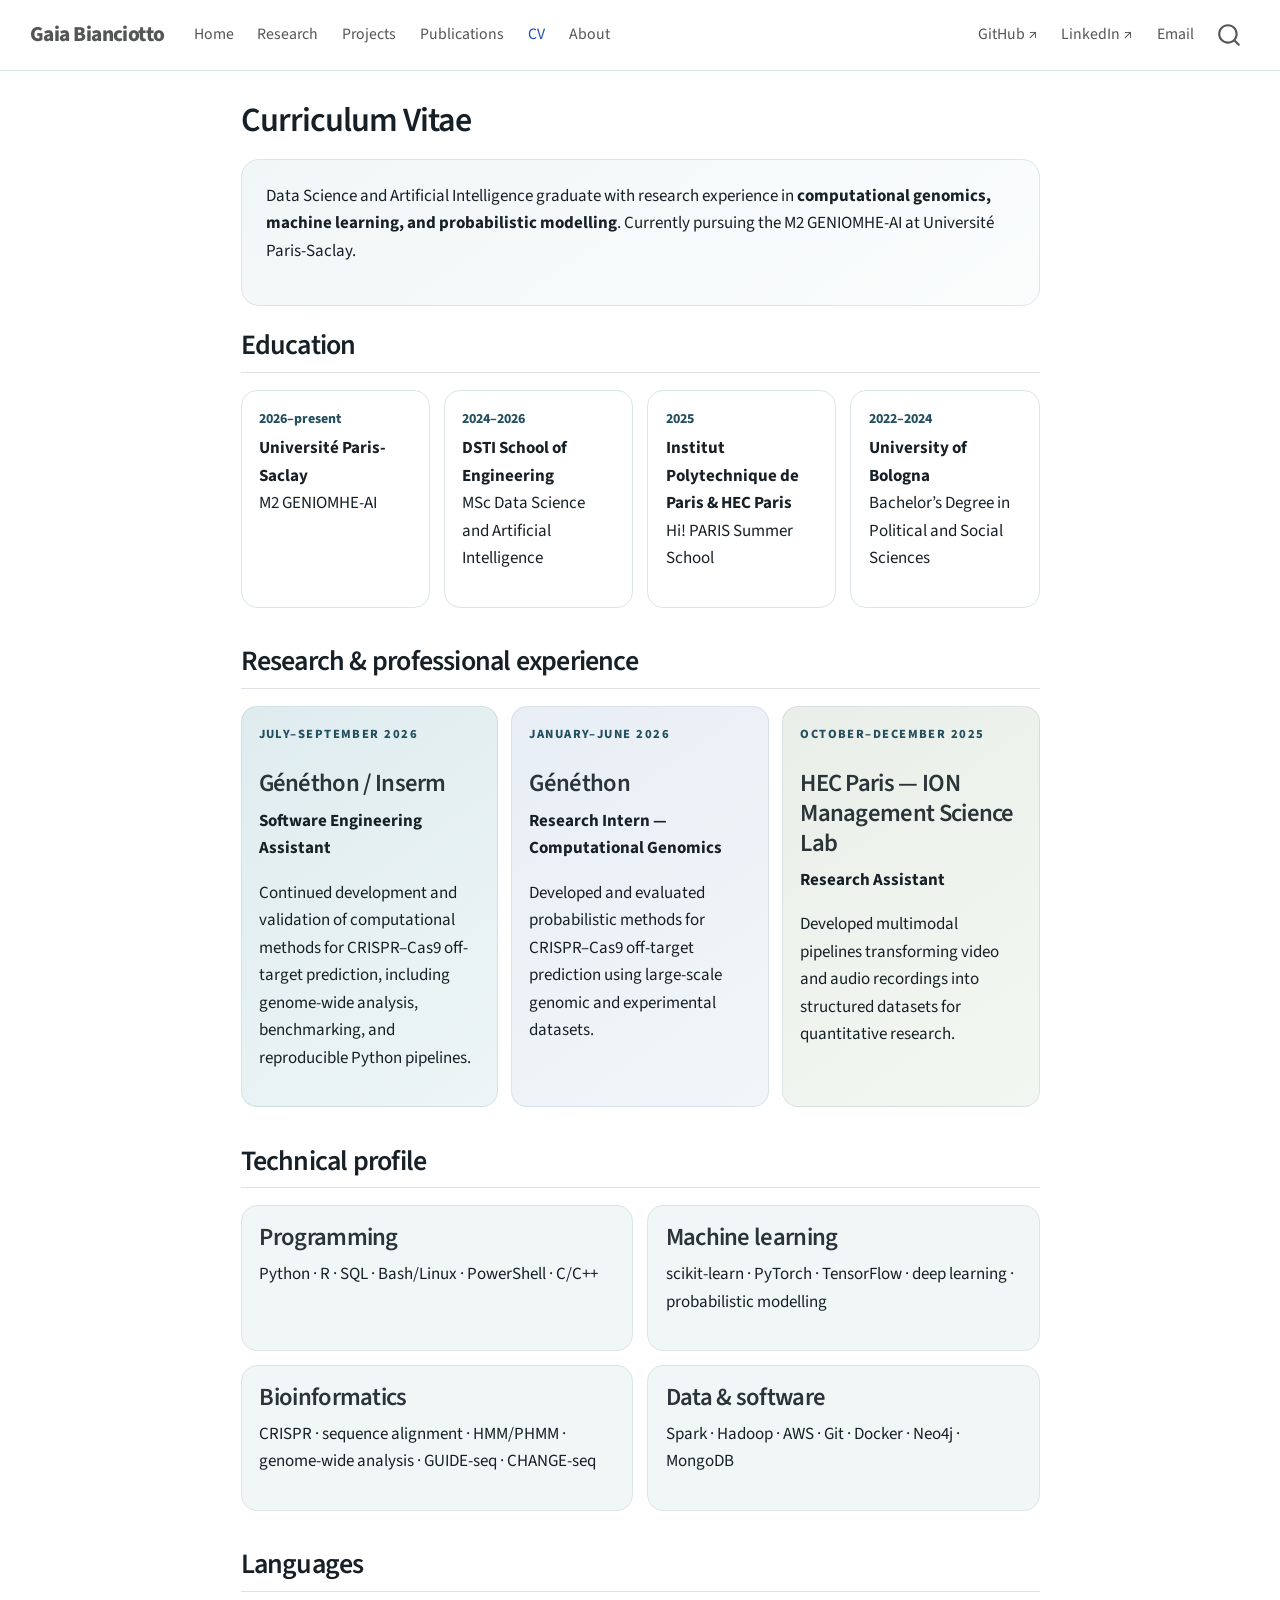
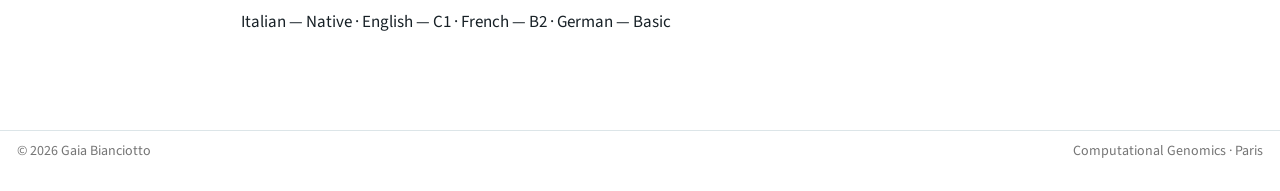
==== cv.html @ b9c6184c "Built site for gh-pages" ====
<!DOCTYPE html>
<html xmlns="http://www.w3.org/1999/xhtml" lang="en" xml:lang="en"><head>

<meta charset="utf-8">
<meta name="generator" content="quarto-1.10.18">

<meta name="viewport" content="width=device-width, initial-scale=1.0, user-scalable=yes">


<title>Curriculum Vitae – Gaia Bianciotto</title>
<style>
/* Default styles provided by pandoc.
** See https://pandoc.org/MANUAL.html#variables-for-html for config info.
*/
span.smallcaps{font-variant: small-caps;}
div.columns{display: flex; gap: 1.5em;}
div.column{flex: auto;}
@media screen {
div.columns{gap: min(4vw, 1.5em);}
div.column{overflow-x: auto;}
}
div.hanging-indent{margin-left: 1.5em; text-indent: -1.5em;}
ul.task-list{list-style: none;}
ul.task-list li input[type="checkbox"] {
  width: 0.8em;
  margin: 0 0.8em 0.2em -1em; /* quarto-specific, see https://github.com/quarto-dev/quarto-cli/issues/4556 */ 
  vertical-align: middle;
}
</style>


<script src="site_libs/quarto-nav/quarto-nav.js"></script>
<script src="site_libs/quarto-nav/headroom.min.js"></script>
<script src="site_libs/clipboard/clipboard.min.js"></script>
<script src="site_libs/quarto-search/autocomplete.umd.js"></script>
<script src="site_libs/quarto-search/fuse.min.js"></script>
<script src="site_libs/quarto-search/quarto-search.js"></script>
<meta name="quarto:offset" content="./">
<script src="site_libs/quarto-html/quarto.js" type="module"></script>
<script src="site_libs/quarto-html/tabsets/tabsets.js" type="module"></script>
<script src="site_libs/quarto-html/popper.min.js"></script>
<script src="site_libs/quarto-html/tippy.umd.min.js"></script>
<script src="site_libs/quarto-html/anchor.min.js"></script>
<link href="site_libs/quarto-html/tippy.css" rel="stylesheet">
<link href="site_libs/quarto-html/quarto-syntax-highlighting-64a204ab8560d761af7679ceaba22944.css" rel="stylesheet" id="quarto-text-highlighting-styles">
<script src="site_libs/bootstrap/bootstrap.min.js"></script>
<link href="site_libs/bootstrap/bootstrap-icons.css" rel="stylesheet">
<link href="site_libs/bootstrap/bootstrap-ea1971949f186b5d7ecce1fd3cf000e4.min.css" rel="stylesheet" append-hash="true" id="quarto-bootstrap" data-mode="light">
<script id="quarto-search-options" type="application/json">{
  "location": "navbar",
  "copy-button": false,
  "collapse-after": 3,
  "panel-placement": "end",
  "type": "overlay",
  "limit": 50,
  "keyboard-shortcut": [
    "f",
    "/",
    "s"
  ],
  "show-item-context": false,
  "language": {
    "search-no-results-text": "No results",
    "search-matching-documents-text": "matching documents",
    "search-copy-link-title": "Copy link to search",
    "search-hide-matches-text": "Hide additional matches",
    "search-more-match-text": "more match in this document",
    "search-more-matches-text": "more matches in this document",
    "search-clear-button-title": "Clear",
    "search-text-placeholder": "",
    "search-detached-cancel-button-title": "Cancel",
    "search-submit-button-title": "Submit",
    "search-label": "Search"
  }
}</script>
<style>html{ scroll-behavior: smooth; }</style>


<link rel="stylesheet" href="styles.css">
</head>

<body class="nav-fixed fullcontent quarto-light">

<div id="quarto-search-results"></div>
  <header id="quarto-header" class="headroom fixed-top">
    <nav class="navbar navbar-expand-lg " data-bs-theme="dark">
      <div class="navbar-container container-fluid">
      <div class="navbar-brand-container mx-auto">
    <a class="navbar-brand" href="./index.html">
    <span class="navbar-title">Gaia Bianciotto</span>
    </a>
  </div>
            <div id="quarto-search" class="" title="Search"></div>
          <button class="navbar-toggler" type="button" data-bs-toggle="collapse" data-bs-target="#navbarCollapse" aria-controls="navbarCollapse" role="menu" aria-expanded="false" aria-label="Toggle navigation" onclick="if (window.quartoToggleHeadroom) { window.quartoToggleHeadroom(); }">
  <span class="navbar-toggler-icon"></span>
</button>
          <div class="collapse navbar-collapse" id="navbarCollapse">
            <ul class="navbar-nav navbar-nav-scroll me-auto">
  <li class="nav-item">
    <a class="nav-link" href="./index.html"> 
<span class="menu-text">Home</span></a>
  </li>  
  <li class="nav-item">
    <a class="nav-link" href="./research.html"> 
<span class="menu-text">Research</span></a>
  </li>  
  <li class="nav-item">
    <a class="nav-link" href="./projects.html"> 
<span class="menu-text">Projects</span></a>
  </li>  
  <li class="nav-item">
    <a class="nav-link" href="./publications.html"> 
<span class="menu-text">Publications</span></a>
  </li>  
  <li class="nav-item">
    <a class="nav-link active" href="./cv.html" aria-current="page"> 
<span class="menu-text">CV</span></a>
  </li>  
  <li class="nav-item">
    <a class="nav-link" href="./about.html"> 
<span class="menu-text">About</span></a>
  </li>  
</ul>
            <ul class="navbar-nav navbar-nav-scroll ms-auto">
  <li class="nav-item">
    <a class="nav-link" href="https://github.com/gaiabianciotto"> 
<span class="menu-text">GitHub ↗</span></a>
  </li>  
  <li class="nav-item">
    <a class="nav-link" href="https://www.linkedin.com/in/gaia-bianciotto-269056312/"> 
<span class="menu-text">LinkedIn ↗</span></a>
  </li>  
  <li class="nav-item">
    <a class="nav-link" href="mailto:gaia.bianciotto@etud.univ-evry.fr"> 
<span class="menu-text">Email</span></a>
  </li>  
</ul>
          </div> <!-- /navcollapse -->
            <div class="quarto-navbar-tools">
</div>
      </div> <!-- /container-fluid -->
    </nav>
</header>
<!-- content -->
<div id="quarto-content" class="quarto-container page-columns page-rows-contents page-layout-article page-navbar">
<!-- sidebar -->
<!-- margin-sidebar -->
    
<!-- main -->
<main class="content" id="quarto-document-content">

<header id="title-block-header" class="quarto-title-block default">
<div class="quarto-title">
<h1 class="title">Curriculum Vitae</h1>
</div>



<div class="quarto-title-meta">

    
  
    
  </div>
  


</header>


<div class="cv-summary panel-ice reveal">
<p>Data Science and Artificial Intelligence graduate with research experience in <strong>computational genomics, machine learning, and probabilistic modelling</strong>. Currently pursuing the M2 GENIOMHE-AI at Université Paris-Saclay.</p>
</div>
<section id="education" class="level2">
<h2 class="anchored" data-anchor-id="education">Education</h2>
<div class="timeline-grid reveal">
<div class="timeline-card">
<div class="timeline-year">
2026–present
</div>
<p><strong>Université Paris-Saclay</strong><br>
M2 GENIOMHE-AI</p>
</div>
<div class="timeline-card">
<div class="timeline-year">
2024–2026
</div>
<p><strong>DSTI School of Engineering</strong><br>
MSc Data Science and Artificial Intelligence</p>
</div>
<div class="timeline-card">
<div class="timeline-year">
2025
</div>
<p><strong>Institut Polytechnique de Paris &amp; HEC Paris</strong><br>
Hi! PARIS Summer School</p>
</div>
<div class="timeline-card">
<div class="timeline-year">
2022–2024
</div>
<p><strong>University of Bologna</strong><br>
Bachelor’s Degree in Political and Social Sciences</p>
</div>
</div>
</section>
<section id="research-professional-experience" class="level2">
<h2 class="anchored" data-anchor-id="research-professional-experience">Research &amp; professional experience</h2>
<div class="experience-stack reveal">
<div class="experience-card panel-teal">
<div class="eyebrow">
JULY–SEPTEMBER 2026
</div>
<section id="généthon-inserm" class="level3">
<h3 class="anchored" data-anchor-id="généthon-inserm">Généthon / Inserm</h3>
<p><strong>Software Engineering Assistant</strong></p>
<p>Continued development and validation of computational methods for CRISPR–Cas9 off-target prediction, including genome-wide analysis, benchmarking, and reproducible Python pipelines.</p>
</section>
</div>
<div class="experience-card panel-blue">
<div class="eyebrow">
JANUARY–JUNE 2026
</div>
<section id="généthon" class="level3">
<h3 class="anchored" data-anchor-id="généthon">Généthon</h3>
<p><strong>Research Intern — Computational Genomics</strong></p>
<p>Developed and evaluated probabilistic methods for CRISPR–Cas9 off-target prediction using large-scale genomic and experimental datasets.</p>
</section>
</div>
<div class="experience-card panel-sage">
<div class="eyebrow">
OCTOBER–DECEMBER 2025
</div>
<section id="hec-paris-ion-management-science-lab" class="level3">
<h3 class="anchored" data-anchor-id="hec-paris-ion-management-science-lab">HEC Paris — ION Management Science Lab</h3>
<p><strong>Research Assistant</strong></p>
<p>Developed multimodal pipelines transforming video and audio recordings into structured datasets for quantitative research.</p>
</section>
</div>
</div>
</section>
<section id="technical-profile" class="level2">
<h2 class="anchored" data-anchor-id="technical-profile">Technical profile</h2>
<div class="skill-grid reveal">
<section id="programming" class="level3 skill-panel">
<h3 class="anchored" data-anchor-id="programming">Programming</h3>
<p>Python · R · SQL · Bash/Linux · PowerShell · C/C++</p>
</section>
<section id="machine-learning" class="level3 skill-panel">
<h3 class="anchored" data-anchor-id="machine-learning">Machine learning</h3>
<p>scikit-learn · PyTorch · TensorFlow · deep learning · probabilistic modelling</p>
</section>
<section id="bioinformatics" class="level3 skill-panel">
<h3 class="anchored" data-anchor-id="bioinformatics">Bioinformatics</h3>
<p>CRISPR · sequence alignment · HMM/PHMM · genome-wide analysis · GUIDE-seq · CHANGE-seq</p>
</section>
<section id="data-software" class="level3 skill-panel">
<h3 class="anchored" data-anchor-id="data-software">Data &amp; software</h3>
<p>Spark · Hadoop · AWS · Git · Docker · Neo4j · MongoDB</p>
</section>
</div>
</section>
<section id="languages" class="level2">
<h2 class="anchored" data-anchor-id="languages">Languages</h2>
<p>Italian — Native · English — C1 · French — B2 · German — Basic</p>


</section>

</main> <!-- /main -->
<script src="interactions.js"></script>

<script id="quarto-html-after-body" type="application/javascript">
  window.document.addEventListener("DOMContentLoaded", function (event) {
    const icon = "";
    const anchorJS = new window.AnchorJS();
    anchorJS.options = {
      placement: 'right',
      icon: icon
    };
    anchorJS.add('.anchored');
    const isCodeAnnotation = (el) => {
      for (const clz of el.classList) {
        if (clz.startsWith('code-annotation-')) {                     
          return true;
        }
      }
      return false;
    }
    const onCopySuccess = function(e) {
      // button target
      const button = e.trigger;
      // don't keep focus
      button.blur();
      // flash "checked"
      button.classList.add('code-copy-button-checked');
      var currentTitle = button.getAttribute("title");
      button.setAttribute("title", "Copied!");
      let tooltip;
      if (window.bootstrap) {
        button.setAttribute("data-bs-toggle", "tooltip");
        button.setAttribute("data-bs-placement", "left");
        button.setAttribute("data-bs-title", "Copied!");
        tooltip = new bootstrap.Tooltip(button, 
          { trigger: "manual", 
            customClass: "code-copy-button-tooltip",
            offset: [0, -8]});
        tooltip.show();    
      }
      setTimeout(function() {
        if (tooltip) {
          tooltip.hide();
          button.removeAttribute("data-bs-title");
          button.removeAttribute("data-bs-toggle");
          button.removeAttribute("data-bs-placement");
        }
        button.setAttribute("title", currentTitle);
        button.classList.remove('code-copy-button-checked');
      }, 1000);
      // clear code selection
      e.clearSelection();
    }
    const getTextToCopy = function(trigger) {
      const outerScaffold = trigger.parentElement.cloneNode(true);
      const codeEl = outerScaffold.querySelector('code');
      for (const childEl of codeEl.children) {
        if (isCodeAnnotation(childEl)) {
          childEl.remove();
        }
      }
      return codeEl.innerText;
    }
    const clipboard = new window.ClipboardJS('.code-copy-button:not([data-in-quarto-modal])', {
      text: getTextToCopy
    });
    clipboard.on('success', onCopySuccess);
    if (window.document.getElementById('quarto-embedded-source-code-modal')) {
      const clipboardModal = new window.ClipboardJS('.code-copy-button[data-in-quarto-modal]', {
        text: getTextToCopy,
        container: window.document.getElementById('quarto-embedded-source-code-modal')
      });
      clipboardModal.on('success', onCopySuccess);
    }
      var localhostRegex = new RegExp(/^(?:http|https):\/\/localhost\:?[0-9]*\//);
      var mailtoRegex = new RegExp(/^mailto:/);
        var filterRegex = new RegExp('/' + window.location.host + '/');
      var isInternal = (href) => {
          return filterRegex.test(href) || localhostRegex.test(href) || mailtoRegex.test(href);
      }
      // Inspect non-navigation links and adorn them if external
     var links = window.document.querySelectorAll('a[href]:not(.nav-link):not(.navbar-brand):not(.toc-action):not(.sidebar-link):not(.sidebar-item-toggle):not(.pagination-link):not(.no-external):not([aria-hidden]):not(.dropdown-item):not(.quarto-navigation-tool):not(.about-link)');
      for (var i=0; i<links.length; i++) {
        const link = links[i];
        if (!isInternal(link.href)) {
          // undo the damage that might have been done by quarto-nav.js in the case of
          // links that we want to consider external
          if (link.dataset.originalHref !== undefined) {
            link.href = link.dataset.originalHref;
          }
            // target, if specified
            link.setAttribute("target", "_blank");
            if (link.getAttribute("rel") === null) {
              link.setAttribute("rel", "noopener");
            }
        }
      }
    function tippyHover(el, contentFn, onTriggerFn, onUntriggerFn) {
      const config = {
        allowHTML: true,
        maxWidth: 500,
        delay: 100,
        arrow: false,
        appendTo: function(el) {
            return el.parentElement;
        },
        interactive: true,
        interactiveBorder: 10,
        theme: 'quarto',
        placement: 'bottom-start',
      };
      if (contentFn) {
        config.content = contentFn;
      }
      if (onTriggerFn) {
        config.onTrigger = onTriggerFn;
      }
      if (onUntriggerFn) {
        config.onUntrigger = onUntriggerFn;
      }
      window.tippy(el, config); 
    }
    const noterefs = window.document.querySelectorAll('a[role="doc-noteref"]');
    for (var i=0; i<noterefs.length; i++) {
      const ref = noterefs[i];
      tippyHover(ref, function() {
        // use id or data attribute instead here
        let href = ref.getAttribute('data-footnote-href') || ref.getAttribute('href');
        try { href = new URL(href).hash; } catch {}
        const id = href.replace(/^#\/?/, "");
        const note = window.document.getElementById(id);
        if (note) {
          return note.innerHTML;
        } else {
          return "";
        }
      });
    }
    const xrefs = window.document.querySelectorAll('a.quarto-xref');
    const processXRef = (id, note) => {
      // Strip column container classes
      const stripColumnClz = (el) => {
        el.classList.remove("page-full", "page-columns");
        if (el.children) {
          for (const child of el.children) {
            stripColumnClz(child);
          }
        }
      }
      stripColumnClz(note)
      if (id === null || id.startsWith('sec-')) {
        // Special case sections, only their first couple elements
        const container = document.createElement("div");
        if (note.children && note.children.length > 2) {
          container.appendChild(note.children[0].cloneNode(true));
          for (let i = 1; i < note.children.length; i++) {
            const child = note.children[i];
            if (child.tagName === "P" && child.innerText === "") {
              continue;
            } else {
              container.appendChild(child.cloneNode(true));
              break;
            }
          }
          if (window.Quarto?.typesetMath) {
            window.Quarto.typesetMath(container);
          }
          return container.innerHTML
        } else {
          if (window.Quarto?.typesetMath) {
            window.Quarto.typesetMath(note);
          }
          return note.innerHTML;
        }
      } else {
        // Remove any anchor links if they are present
        const anchorLink = note.querySelector('a.anchorjs-link');
        if (anchorLink) {
          anchorLink.remove();
        }
        if (window.Quarto?.typesetMath) {
          window.Quarto.typesetMath(note);
        }
        if (note.classList.contains("callout")) {
          return note.outerHTML;
        } else {
          return note.innerHTML;
        }
      }
    }
    for (var i=0; i<xrefs.length; i++) {
      const xref = xrefs[i];
      tippyHover(xref, undefined, function(instance) {
        instance.disable();
        let url = xref.getAttribute('href');
        let hash = undefined; 
        if (url.startsWith('#')) {
          hash = url;
        } else {
          try { hash = new URL(url).hash; } catch {}
        }
        if (hash) {
          const id = hash.replace(/^#\/?/, "");
          const note = window.document.getElementById(id);
          if (note !== null) {
            try {
              const html = processXRef(id, note.cloneNode(true));
              instance.setContent(html);
            } finally {
              instance.enable();
              instance.show();
            }
          } else {
            // See if we can fetch this
            fetch(url.split('#')[0])
            .then(res => res.text())
            .then(html => {
              const parser = new DOMParser();
              const htmlDoc = parser.parseFromString(html, "text/html");
              const note = htmlDoc.getElementById(id);
              if (note !== null) {
                const html = processXRef(id, note);
                instance.setContent(html);
              } 
            }).finally(() => {
              instance.enable();
              instance.show();
            });
          }
        } else {
          // See if we can fetch a full url (with no hash to target)
          // This is a special case and we should probably do some content thinning / targeting
          fetch(url)
          .then(res => res.text())
          .then(html => {
            const parser = new DOMParser();
            const htmlDoc = parser.parseFromString(html, "text/html");
            const note = htmlDoc.querySelector('main.content');
            if (note !== null) {
              // This should only happen for chapter cross references
              // (since there is no id in the URL)
              // remove the first header
              if (note.children.length > 0 && note.children[0].tagName === "HEADER") {
                note.children[0].remove();
              }
              const html = processXRef(null, note);
              instance.setContent(html);
            } 
          }).finally(() => {
            instance.enable();
            instance.show();
          });
        }
      }, function(instance) {
      });
    }
        let selectedAnnoteEl;
        const selectorForAnnotation = ( cell, annotation) => {
          let cellAttr = 'data-code-cell="' + cell + '"';
          let lineAttr = 'data-code-annotation="' +  annotation + '"';
          const selector = 'span[' + cellAttr + '][' + lineAttr + ']';
          return selector;
        }
        const selectCodeLines = (annoteEl) => {
          const doc = window.document;
          const targetCell = annoteEl.getAttribute("data-target-cell");
          const targetAnnotation = annoteEl.getAttribute("data-target-annotation");
          const annoteSpan = window.document.querySelector(selectorForAnnotation(targetCell, targetAnnotation));
          const lines = annoteSpan.getAttribute("data-code-lines").split(",");
          const lineIds = lines.map((line) => {
            return targetCell + "-" + line;
          })
          let top = null;
          let height = null;
          let parent = null;
          if (lineIds.length > 0) {
              //compute the position of the single el (top and bottom and make a div)
              const el = window.document.getElementById(lineIds[0]);
              top = el.offsetTop;
              height = el.offsetHeight;
              parent = el.parentElement.parentElement;
            if (lineIds.length > 1) {
              const lastEl = window.document.getElementById(lineIds[lineIds.length - 1]);
              const bottom = lastEl.offsetTop + lastEl.offsetHeight;
              height = bottom - top;
            }
            if (top !== null && height !== null && parent !== null) {
              // cook up a div (if necessary) and position it 
              let div = window.document.getElementById("code-annotation-line-highlight");
              if (div === null) {
                div = window.document.createElement("div");
                div.setAttribute("id", "code-annotation-line-highlight");
                div.style.position = 'absolute';
                parent.appendChild(div);
              }
              div.style.top = top - 2 + "px";
              div.style.height = height + 4 + "px";
              div.style.left = 0;
              let gutterDiv = window.document.getElementById("code-annotation-line-highlight-gutter");
              if (gutterDiv === null) {
                gutterDiv = window.document.createElement("div");
                gutterDiv.setAttribute("id", "code-annotation-line-highlight-gutter");
                gutterDiv.style.position = 'absolute';
                const codeCell = window.document.getElementById(targetCell);
                const gutter = codeCell.querySelector('.code-annotation-gutter');
                gutter.appendChild(gutterDiv);
              }
              gutterDiv.style.top = top - 2 + "px";
              gutterDiv.style.height = height + 4 + "px";
            }
            selectedAnnoteEl = annoteEl;
          }
        };
        const unselectCodeLines = () => {
          const elementsIds = ["code-annotation-line-highlight", "code-annotation-line-highlight-gutter"];
          elementsIds.forEach((elId) => {
            const div = window.document.getElementById(elId);
            if (div) {
              div.remove();
            }
          });
          selectedAnnoteEl = undefined;
        };
          // Handle positioning of the toggle
      window.addEventListener(
        "resize",
        throttle(() => {
          elRect = undefined;
          if (selectedAnnoteEl) {
            selectCodeLines(selectedAnnoteEl);
          }
        }, 10)
      );
      function throttle(fn, ms) {
      let throttle = false;
      let timer;
        return (...args) => {
          if(!throttle) { // first call gets through
              fn.apply(this, args);
              throttle = true;
          } else { // all the others get throttled
              if(timer) clearTimeout(timer); // cancel #2
              timer = setTimeout(() => {
                fn.apply(this, args);
                timer = throttle = false;
              }, ms);
          }
        };
      }
        // Attach click handler to the DT
        const annoteDls = window.document.querySelectorAll('dt[data-target-cell]');
        for (const annoteDlNode of annoteDls) {
          annoteDlNode.addEventListener('click', (event) => {
            const clickedEl = event.target;
            if (clickedEl !== selectedAnnoteEl) {
              unselectCodeLines();
              const activeEl = window.document.querySelector('dt[data-target-cell].code-annotation-active');
              if (activeEl) {
                activeEl.classList.remove('code-annotation-active');
              }
              selectCodeLines(clickedEl);
              clickedEl.classList.add('code-annotation-active');
            } else {
              // Unselect the line
              unselectCodeLines();
              clickedEl.classList.remove('code-annotation-active');
            }
          });
        }
    const findCites = (el) => {
      const parentEl = el.parentElement;
      if (parentEl) {
        const cites = parentEl.dataset.cites;
        if (cites) {
          return {
            el,
            cites: cites.split(' ')
          };
        } else {
          return findCites(el.parentElement)
        }
      } else {
        return undefined;
      }
    };
    var bibliorefs = window.document.querySelectorAll('a[role="doc-biblioref"]');
    for (var i=0; i<bibliorefs.length; i++) {
      const ref = bibliorefs[i];
      const citeInfo = findCites(ref);
      if (citeInfo) {
        tippyHover(citeInfo.el, function() {
          var popup = window.document.createElement('div');
          citeInfo.cites.forEach(function(cite) {
            var citeDiv = window.document.createElement('div');
            citeDiv.classList.add('hanging-indent');
            citeDiv.classList.add('csl-entry');
            var biblioDiv = window.document.getElementById('ref-' + cite);
            if (biblioDiv) {
              citeDiv.innerHTML = biblioDiv.innerHTML;
            }
            popup.appendChild(citeDiv);
          });
          return popup.innerHTML;
        });
      }
    }
  });
  </script>
</div> <!-- /content -->
<footer class="footer">
  <div class="nav-footer">
    <div class="nav-footer-left">
<p>© 2026 Gaia Bianciotto</p>
</div>   
    <div class="nav-footer-center">
      &nbsp;
    </div>
    <div class="nav-footer-right">
<p>Computational Genomics · Paris</p>
</div>
  </div>
</footer>




<script src="site_libs/quarto-html/zenscroll-min.js"></script>
</body></html>
---- site_libs/quarto-html/tippy.css ----
.tippy-box[data-animation=fade][data-state=hidden]{opacity:0}[data-tippy-root]{max-width:calc(100vw - 10px)}.tippy-box{position:relative;background-color:#333;color:#fff;border-radius:4px;font-size:14px;line-height:1.4;white-space:normal;outline:0;transition-property:transform,visibility,opacity}.tippy-box[data-placement^=top]>.tippy-arrow{bottom:0}.tippy-box[data-placement^=top]>.tippy-arrow:before{bottom:-7px;left:0;border-width:8px 8px 0;border-top-color:initial;transform-origin:center top}.tippy-box[data-placement^=bottom]>.tippy-arrow{top:0}.tippy-box[data-placement^=bottom]>.tippy-arrow:before{top:-7px;left:0;border-width:0 8px 8px;border-bottom-color:initial;transform-origin:center bottom}.tippy-box[data-placement^=left]>.tippy-arrow{right:0}.tippy-box[data-placement^=left]>.tippy-arrow:before{border-width:8px 0 8px 8px;border-left-color:initial;right:-7px;transform-origin:center left}.tippy-box[data-placement^=right]>.tippy-arrow{left:0}.tippy-box[data-placement^=right]>.tippy-arrow:before{left:-7px;border-width:8px 8px 8px 0;border-right-color:initial;transform-origin:center right}.tippy-box[data-inertia][data-state=visible]{transition-timing-function:cubic-bezier(.54,1.5,.38,1.11)}.tippy-arrow{width:16px;height:16px;color:#333}.tippy-arrow:before{content:"";position:absolute;border-color:transparent;border-style:solid}.tippy-content{position:relative;padding:5px 9px;z-index:1}
---- site_libs/quarto-html/quarto-syntax-highlighting-64a204ab8560d761af7679ceaba22944.css ----
/* quarto syntax highlight colors */
:root {
  --quarto-hl-ot-color: #003B4F;
  --quarto-hl-at-color: #657422;
  --quarto-hl-ss-color: #20794D;
  --quarto-hl-an-color: #5E5E5E;
  --quarto-hl-fu-color: #4758AB;
  --quarto-hl-st-color: #20794D;
  --quarto-hl-cf-color: #003B4F;
  --quarto-hl-op-color: #5E5E5E;
  --quarto-hl-er-color: #AD0000;
  --quarto-hl-bn-color: #AD0000;
  --quarto-hl-al-color: #AD0000;
  --quarto-hl-va-color: #111111;
  --quarto-hl-bu-color: inherit;
  --quarto-hl-ex-color: inherit;
  --quarto-hl-pp-color: #AD0000;
  --quarto-hl-in-color: #5E5E5E;
  --quarto-hl-vs-color: #20794D;
  --quarto-hl-wa-color: #5E5E5E;
  --quarto-hl-do-color: #5E5E5E;
  --quarto-hl-im-color: #00769E;
  --quarto-hl-ch-color: #20794D;
  --quarto-hl-dt-color: #AD0000;
  --quarto-hl-fl-color: #AD0000;
  --quarto-hl-co-color: #5E5E5E;
  --quarto-hl-cv-color: #5E5E5E;
  --quarto-hl-cn-color: #8f5902;
  --quarto-hl-sc-color: #5E5E5E;
  --quarto-hl-dv-color: #AD0000;
  --quarto-hl-kw-color: #003B4F;
}

/* other quarto variables */
:root {
  --quarto-font-monospace: SFMono-Regular, Menlo, Monaco, Consolas, "Liberation Mono", "Courier New", monospace;
}

/* syntax highlight based on Pandoc's rules */
pre > code.sourceCode > span {
  color: #003B4F;
}

code.sourceCode > span {
  color: #003B4F;
}

div.sourceCode,
div.sourceCode pre.sourceCode {
  color: #003B4F;
}

/* Normal */
code span {
  color: #003B4F;
}

/* Alert */
code span.al {
  color: #AD0000;
  font-style: inherit;
}

/* Annotation */
code span.an {
  color: #5E5E5E;
  font-style: inherit;
}

/* Attribute */
code span.at {
  color: #657422;
  font-style: inherit;
}

/* BaseN */
code span.bn {
  color: #AD0000;
  font-style: inherit;
}

/* BuiltIn */
code span.bu {
  font-style: inherit;
}

/* ControlFlow */
code span.cf {
  color: #003B4F;
  font-weight: bold;
  font-style: inherit;
}

/* Char */
code span.ch {
  color: #20794D;
  font-style: inherit;
}

/* Constant */
code span.cn {
  color: #8f5902;
  font-style: inherit;
}

/* Comment */
code span.co {
  color: #5E5E5E;
  font-style: inherit;
}

/* CommentVar */
code span.cv {
  color: #5E5E5E;
  font-style: italic;
}

/* Documentation */
code span.do {
  color: #5E5E5E;
  font-style: italic;
}

/* DataType */
code span.dt {
  color: #AD0000;
  font-style: inherit;
}

/* DecVal */
code span.dv {
  color: #AD0000;
  font-style: inherit;
}

/* Error */
code span.er {
  color: #AD0000;
  font-style: inherit;
}

/* Extension */
code span.ex {
  font-style: inherit;
}

/* Float */
code span.fl {
  color: #AD0000;
  font-style: inherit;
}

/* Function */
code span.fu {
  color: #4758AB;
  font-style: inherit;
}

/* Import */
code span.im {
  color: #00769E;
  font-style: inherit;
}

/* Information */
code span.in {
  color: #5E5E5E;
  font-style: inherit;
}

/* Keyword */
code span.kw {
  color: #003B4F;
  font-weight: bold;
  font-style: inherit;
}

/* Operator */
code span.op {
  color: #5E5E5E;
  font-style: inherit;
}

/* Other */
code span.ot {
  color: #003B4F;
  font-style: inherit;
}

/* Preprocessor */
code span.pp {
  color: #AD0000;
  font-style: inherit;
}

/* SpecialChar */
code span.sc {
  color: #5E5E5E;
  font-style: inherit;
}

/* SpecialString */
code span.ss {
  color: #20794D;
  font-style: inherit;
}

/* String */
code span.st {
  color: #20794D;
  font-style: inherit;
}

/* Variable */
code span.va {
  color: #111111;
  font-style: inherit;
}

/* VerbatimString */
code span.vs {
  color: #20794D;
  font-style: inherit;
}

/* Warning */
code span.wa {
  color: #5E5E5E;
  font-style: italic;
}

.prevent-inlining {
  content: "</";
}

/*# sourceMappingURL=9d8d5bb603a83b8298b89080a598c93b.css.map */
---- styles.css ----
:root {
  --ink: #172026;
  --muted: #5f6b73;
  --line: #dce5e8;
  --soft: #f7fafb;
  --accent: #234f5f;
  --accent-dark: #193b47;
  --teal: #dfecef;
  --teal-strong: #c6dde2;
  --blue: #e8eef5;
  --blue-strong: #d5e1ed;
  --sage: #e9efe8;
  --sage-strong: #d9e4d6;
  --ice: #f1f6f7;
  --warm: #f6f3ee;
  --max: 1240px;
}

html { scroll-behavior: smooth; }
body { color: var(--ink); font-size: 1rem; line-height: 1.62; background: #fff; }

.navbar {
  border-bottom: 1px solid var(--line);
  padding: .72rem 0;
  backdrop-filter: blur(12px);
  background: rgba(255,255,255,.92) !important;
  position: sticky;
  top: 0;
  z-index: 1000;
}
.navbar-brand { font-weight: 780; letter-spacing: -.025em; }
.navbar-nav .nav-link { font-size: .93rem; border-radius: 999px; padding: .38rem .7rem !important; }
.navbar-nav .nav-link:hover { background: var(--ice); color: var(--accent); }

main.content { max-width: 1120px; }
.page-layout-full main.content { max-width: var(--max); }
h1,h2,h3 { letter-spacing: -.028em; }
h2 { margin-top: 2.15rem; }

.hero {
  max-width: var(--max);
  margin: 1.5rem auto 2rem;
  padding: 2.1rem 2.35rem;
  border-radius: 26px;
  background:
    radial-gradient(circle at 88% 18%, rgba(198,221,226,.78), transparent 28%),
    linear-gradient(135deg, #f8fbfc 0%, #edf3f5 100%);
  border: 1px solid var(--line);
  box-shadow: 0 18px 50px rgba(25,59,71,.07);
  overflow: hidden;
}
.hero-grid { --bs-gutter-x: 2.4rem; }
.hero h1 { font-size: clamp(2.45rem, 4.1vw, 4.25rem); max-width: 800px; line-height: 1.02; margin: .6rem 0 1rem; }
.hero p { max-width: 760px; font-size: 1.05rem; color: var(--muted); margin-bottom: 1rem; }
.hero-kicker,.eyebrow { font-size: .74rem; font-weight: 780; letter-spacing: .115em; color: var(--accent); text-transform: uppercase; }
.hero-actions,.social-row { display:flex; flex-wrap:wrap; gap:.55rem; margin-top:1rem; }
.btn { border-radius: 999px; padding: .58rem .95rem; font-weight: 650; }
.btn-primary { background:var(--accent); border-color:var(--accent); }
.btn-primary:hover { background:var(--accent-dark); border-color:var(--accent-dark); transform:translateY(-1px); }
.btn-soft { background:white; color:var(--ink); border:1px solid #cedadd; }
.btn-soft:hover { background:var(--ice); border-color:#bfcfd3; color:var(--accent-dark); transform:translateY(-1px); }
.social-pill { display:inline-flex; align-items:center; text-decoration:none; color:var(--accent-dark); background:rgba(255,255,255,.82); border:1px solid #cbd9dc; border-radius:999px; padding:.35rem .72rem; font-size:.89rem; font-weight:650; transition:.2s ease; }
.social-pill:hover { color:white; background:var(--accent); border-color:var(--accent); transform:translateY(-2px); }
.hero-photo-wrap { display:flex; align-items:center; justify-content:center; }
.hero-photo-wrap p { margin:0; }
.hero-photo { width:min(245px,100%); aspect-ratio:1/1; object-fit:cover; object-position:center 30%; border-radius:28px; border:5px solid rgba(255,255,255,.93); box-shadow:0 18px 38px rgba(23,32,38,.16); transition:transform .3s ease, box-shadow .3s ease; }
.hero-photo:hover { transform:rotate(-1deg) scale(1.025); box-shadow:0 24px 48px rgba(23,32,38,.2); }

.section-head { max-width:var(--max); margin:0 auto .8rem; display:flex; align-items:baseline; justify-content:space-between; gap:1rem; }
.section-head h2 { margin:0; }
.section-link,.panel-cta,.card-link { text-decoration:none; color:var(--accent); font-weight:700; }
.section-link:hover,.panel-cta:hover,.card-link:hover { color:var(--accent-dark); }

.bento-grid { max-width:var(--max); margin:0 auto 1.25rem; display:grid; grid-template-columns:1.35fr .85fr .85fr; grid-template-areas:'large blue sage' 'large ice ice'; gap:1rem; }
.bento-panel { border:1px solid rgba(35,79,95,.10); border-radius:20px; padding:1.35rem 1.4rem; min-height:180px; position:relative; overflow:hidden; transition:transform .23s ease, box-shadow .23s ease, border-color .23s ease; }
.bento-panel::after { content:'↗'; position:absolute; top:1rem; right:1rem; font-size:1.05rem; opacity:.22; transition:.2s ease; }
.bento-panel:hover { transform:translateY(-5px); box-shadow:0 18px 38px rgba(23,32,38,.08); border-color:rgba(35,79,95,.22); }
.bento-panel:hover::after { opacity:.6; transform:translate(2px,-2px); }
.panel-large { grid-area:large; min-height:380px; display:flex; flex-direction:column; justify-content:center; }
.bento-grid > :nth-child(2) { grid-area:blue; }
.bento-grid > :nth-child(3) { grid-area:sage; }
.bento-grid > :nth-child(4) { grid-area:ice; }
.bento-panel h3,.bento-panel h2 { margin:.45rem 0 .7rem; }
.panel-teal { background:linear-gradient(145deg,var(--teal),#edf5f6); }
.panel-blue { background:linear-gradient(145deg,var(--blue),#f2f6fa); }
.panel-sage { background:linear-gradient(145deg,var(--sage),#f3f7f2); }
.panel-ice { background:linear-gradient(145deg,var(--ice),#fbfdfd); }

.tag-row { display:flex; flex-wrap:wrap; gap:.4rem; margin:.85rem 0 .8rem; }
.tag-row span,.interest-cloud span { display:inline-block; padding:.24rem .55rem; border-radius:999px; background:rgba(255,255,255,.82); border:1px solid rgba(35,79,95,.13); color:#42555d; font-size:.82rem; }

.mini-panel-grid { max-width:var(--max); margin:.6rem auto 1.5rem; display:grid; grid-template-columns:repeat(4,1fr); gap:.75rem; }
.mini-panel { border:1px solid var(--line); border-radius:15px; padding:1rem; background:white; transition:.2s ease; }
.mini-panel:hover { transform:translateY(-3px); background:var(--ice); border-color:#cbd9dc; }
.mini-number,.concept-number,.project-index { color:var(--accent); font-weight:800; font-size:.76rem; letter-spacing:.08em; margin-bottom:.4rem; }

.cta-strip { max-width:var(--max); margin:1rem auto 2.4rem; padding:1.15rem 1.3rem; background:linear-gradient(100deg,var(--teal),var(--blue)); border:1px solid #d4e1e4; border-radius:16px; display:flex; align-items:center; justify-content:space-between; gap:1rem; }

.intro-panel,.research-feature,.privacy-panel,.cv-summary { border:1px solid var(--line); border-radius:18px; padding:1.35rem 1.45rem; margin-bottom:1.3rem; }
.research-feature { background:var(--teal); }
.concept-panels { display:grid; grid-template-columns:repeat(4,1fr); gap:.8rem; margin:1rem 0 1.4rem; }
.concept-panel { border:1px solid rgba(35,79,95,.1); border-radius:16px; padding:1rem; transition:.2s ease; }
.concept-panel:hover { transform:translateY(-4px) scale(1.01); box-shadow:0 14px 28px rgba(23,32,38,.07); }
.concept-panel h3 { margin:.2rem 0 .5rem; }
.privacy-panel { background:var(--warm); border-color:#e9e1d6; }
.interest-cloud { display:flex; flex-wrap:wrap; gap:.5rem; margin:.6rem 0 1.5rem; }
.interest-cloud span { padding:.45rem .75rem; font-size:.9rem; transition:.2s ease; }
.interest-cloud span:hover { background:var(--accent); color:white; transform:translateY(-2px); }

.project-showcase { position:relative; border:1px solid rgba(35,79,95,.1); border-radius:20px; padding:1.45rem 1.55rem; margin:0 0 1rem; overflow:hidden; transition:.25s ease; }
.project-showcase:hover { transform:translateY(-4px); box-shadow:0 18px 38px rgba(23,32,38,.08); }
.project-index { position:absolute; right:1.2rem; top:.8rem; font-size:2rem; opacity:.16; }
.project-columns { display:grid; grid-template-columns:1.35fr .65fr; gap:.8rem; margin:1rem 0; }
.project-subpanel { background:rgba(255,255,255,.58); border:1px solid rgba(255,255,255,.68); border-radius:14px; padding:1rem; }
.project-subpanel h3 { margin-top:0; }

.story-grid,.pub-grid,.skill-grid,.timeline-grid { display:grid; gap:.8rem; }
.story-grid { grid-template-columns:repeat(3,1fr); }
.story-panel,.pub-panel,.skill-panel,.timeline-card { border:1px solid var(--line); border-radius:16px; padding:1rem 1.05rem; transition:.2s ease; }
.story-panel:hover,.pub-panel:hover,.skill-panel:hover,.timeline-card:hover { transform:translateY(-3px); box-shadow:0 12px 28px rgba(23,32,38,.06); }
.pub-grid { grid-template-columns:1.2fr .8fr; }
.privacy-note { margin-top:1rem; font-size:.88rem; color:var(--muted); background:rgba(255,255,255,.55); padding:.7rem .8rem; border-radius:10px; }
.skill-grid { grid-template-columns:repeat(2,1fr); }
.skill-panel { background:var(--ice); }
.skill-panel h3 { margin-top:0; }
.timeline-grid { grid-template-columns:repeat(4,1fr); }
.timeline-card { background:white; }
.timeline-year { color:var(--accent); font-weight:750; font-size:.82rem; margin-bottom:.3rem; }
.experience-stack { display:grid; grid-template-columns:repeat(3,1fr); gap:.8rem; }
.experience-card { border:1px solid rgba(35,79,95,.1); border-radius:16px; padding:1rem; }

.about-layout { margin-top:.4rem; }
.contact-card { background:linear-gradient(145deg,var(--teal),var(--blue)); border:1px solid #d5e2e5; border-radius:18px; padding:1.2rem; position:sticky; top:6rem; }
.contact-card h3 { margin-top:0; }
.contact-link { display:block; text-decoration:none; color:var(--ink); font-weight:680; padding:.68rem .05rem; border-bottom:1px solid rgba(35,79,95,.15); transition:.2s ease; }
.contact-link:hover { color:var(--accent); transform:translateX(4px); }
.contact-email { margin-top:.85rem; color:var(--muted); font-size:.86rem; overflow-wrap:anywhere; }

.reveal { opacity:0; transform:translateY(14px); transition:opacity .55s ease, transform .55s ease; }
.reveal.is-visible { opacity:1; transform:none; }
@media (prefers-reduced-motion: reduce) { .reveal { opacity:1; transform:none; transition:none; } * { scroll-behavior:auto !important; } }

.quarto-title-banner { background:transparent; }
footer.footer { border-top:1px solid var(--line); }

@media (max-width: 992px) {
  .hero { padding:1.8rem; }
  .hero-photo { width:210px; }
  .hero-photo-wrap { justify-content:flex-start; }
  .bento-grid { grid-template-columns:1fr 1fr; grid-template-areas:'large large' 'blue sage' 'ice ice'; }
  .panel-large { min-height:260px; }
  .mini-panel-grid,.concept-panels,.timeline-grid { grid-template-columns:repeat(2,1fr); }
  .experience-stack,.story-grid { grid-template-columns:1fr; }
  .pub-grid { grid-template-columns:1fr; }
  .contact-card { position:static; }
}

@media (max-width: 768px) {
  .hero { margin-top:1rem; padding:1.45rem 1.1rem; border-radius:20px; }
  .hero h1 { font-size:clamp(2.2rem,11vw,3.2rem); }
  .section-head,.cta-strip { align-items:flex-start; flex-direction:column; }
  .bento-grid,.mini-panel-grid,.concept-panels,.skill-grid,.timeline-grid { grid-template-columns:1fr; grid-template-areas:none; }
  .bento-grid > * { grid-area:auto !important; }
  .project-columns { grid-template-columns:1fr; }
  .navbar-nav .nav-link { border-radius:8px; }
}
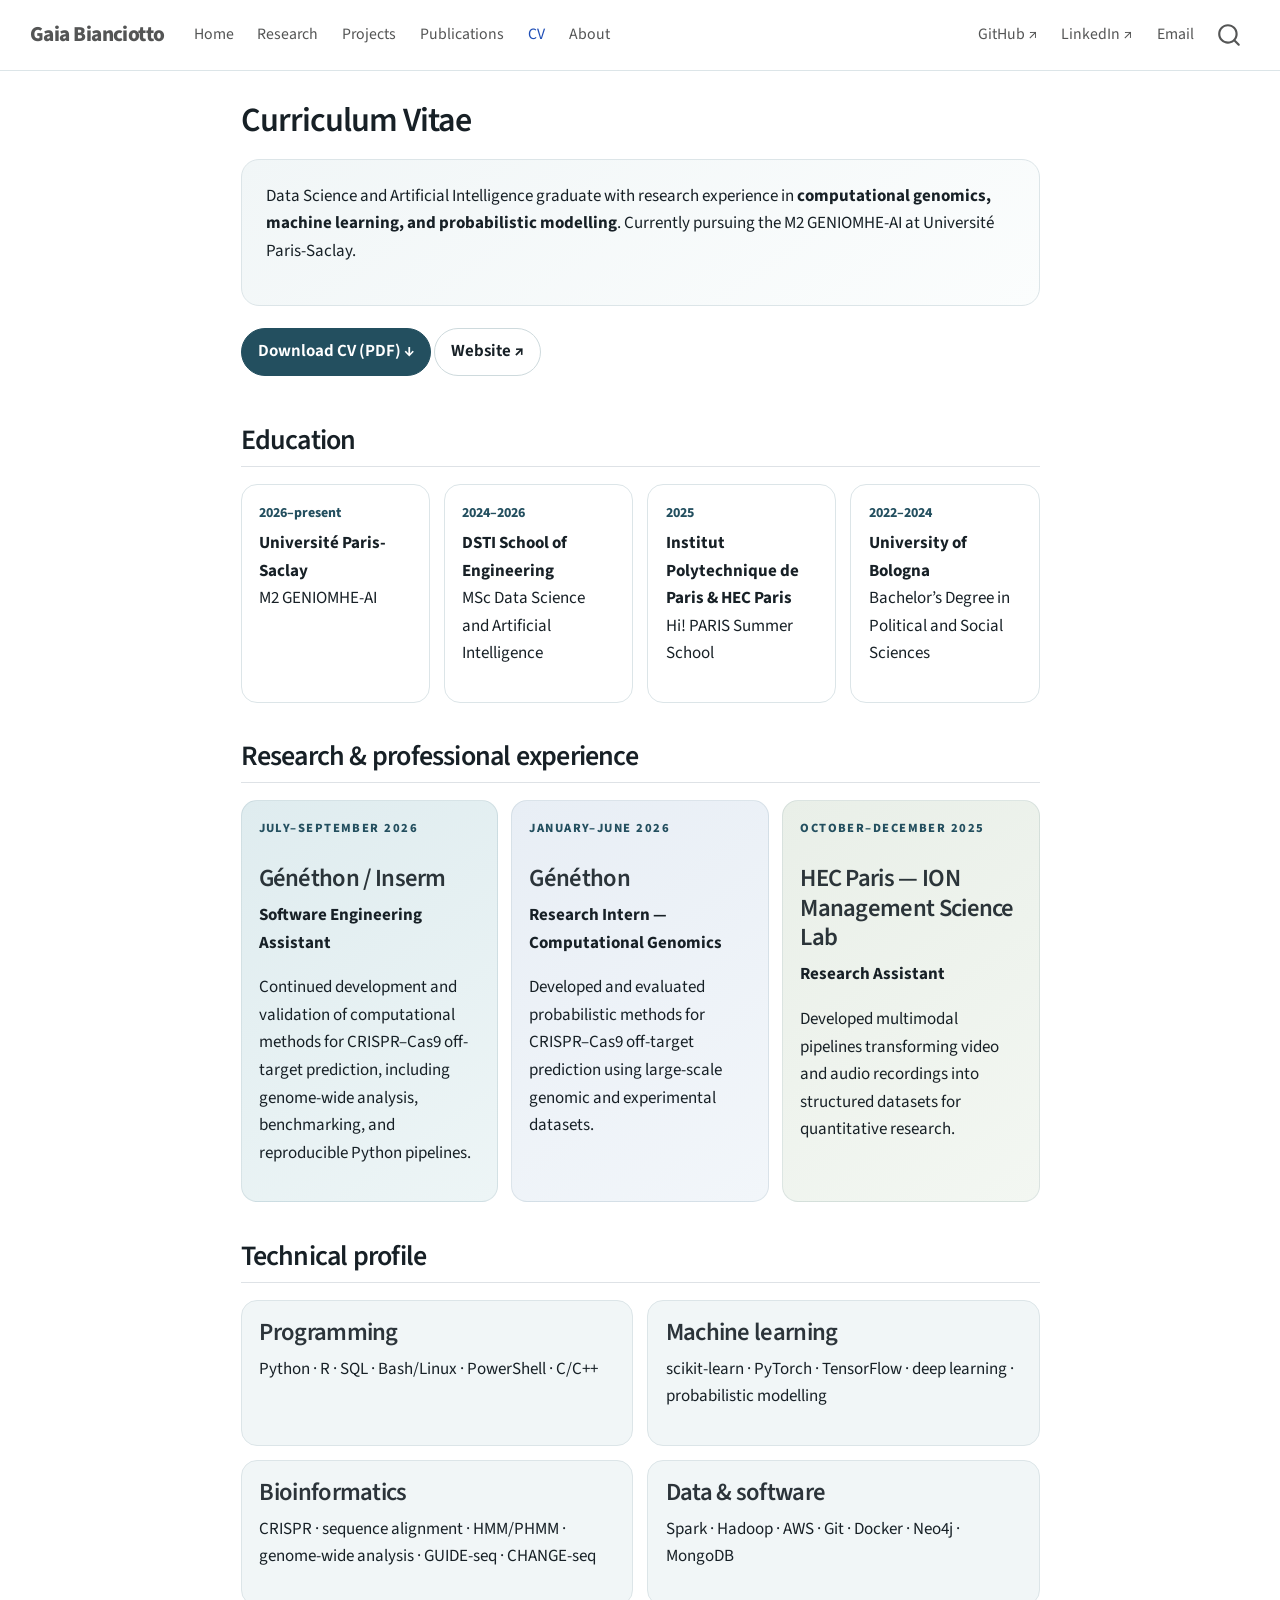
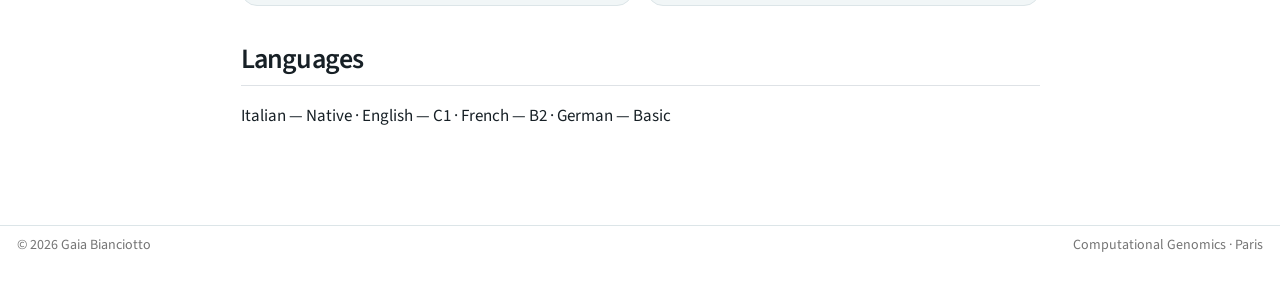
==== commit ea503cd9: "Built site for gh-pages" ====
--- a/cv.html
+++ b/cv.html
@@ -170,6 +170,9 @@
 
 <div class="cv-summary panel-ice reveal">
 <p>Data Science and Artificial Intelligence graduate with research experience in <strong>computational genomics, machine learning, and probabilistic modelling</strong>. Currently pursuing the M2 GENIOMHE-AI at Université Paris-Saclay.</p>
+</div>
+<div class="cv-download-row reveal">
+<p><a href="assets/Gaia_Bianciotto_CV.pdf" class="btn btn-primary" download="Gaia_Bianciotto_CV.pdf">Download CV (PDF) ↓</a> <a href="https://gaiabianciotto.github.io" class="btn btn-soft" target="_blank">Website ↗</a></p>
 </div>
 <section id="education" class="level2">
 <h2 class="anchored" data-anchor-id="education">Education</h2>
--- a/styles.css
+++ b/styles.css
@@ -164,3 +164,11 @@
   .project-columns { grid-template-columns:1fr; }
   .navbar-nav .nav-link { border-radius:8px; }
 }
+
+
+.cv-download-row {
+  display: flex;
+  gap: 0.75rem;
+  flex-wrap: wrap;
+  margin: 1rem 0 1.8rem;
+}
